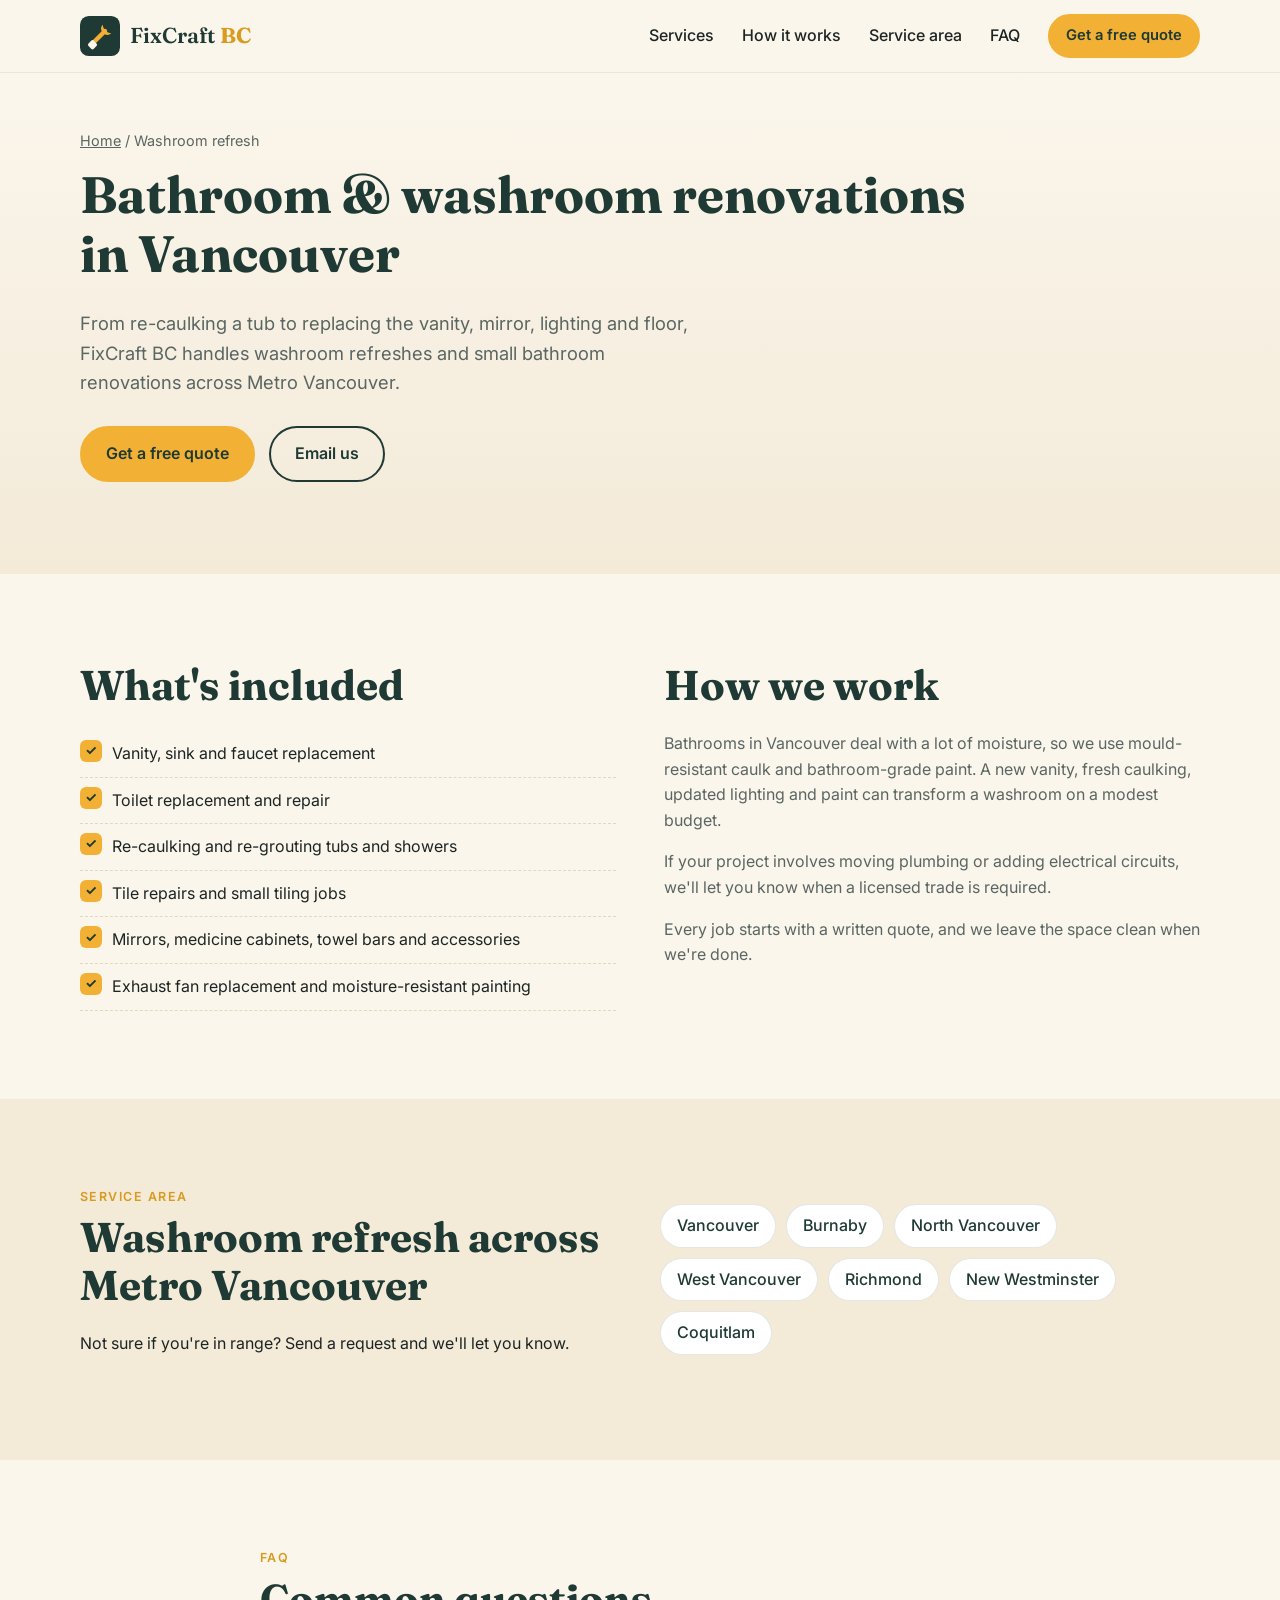
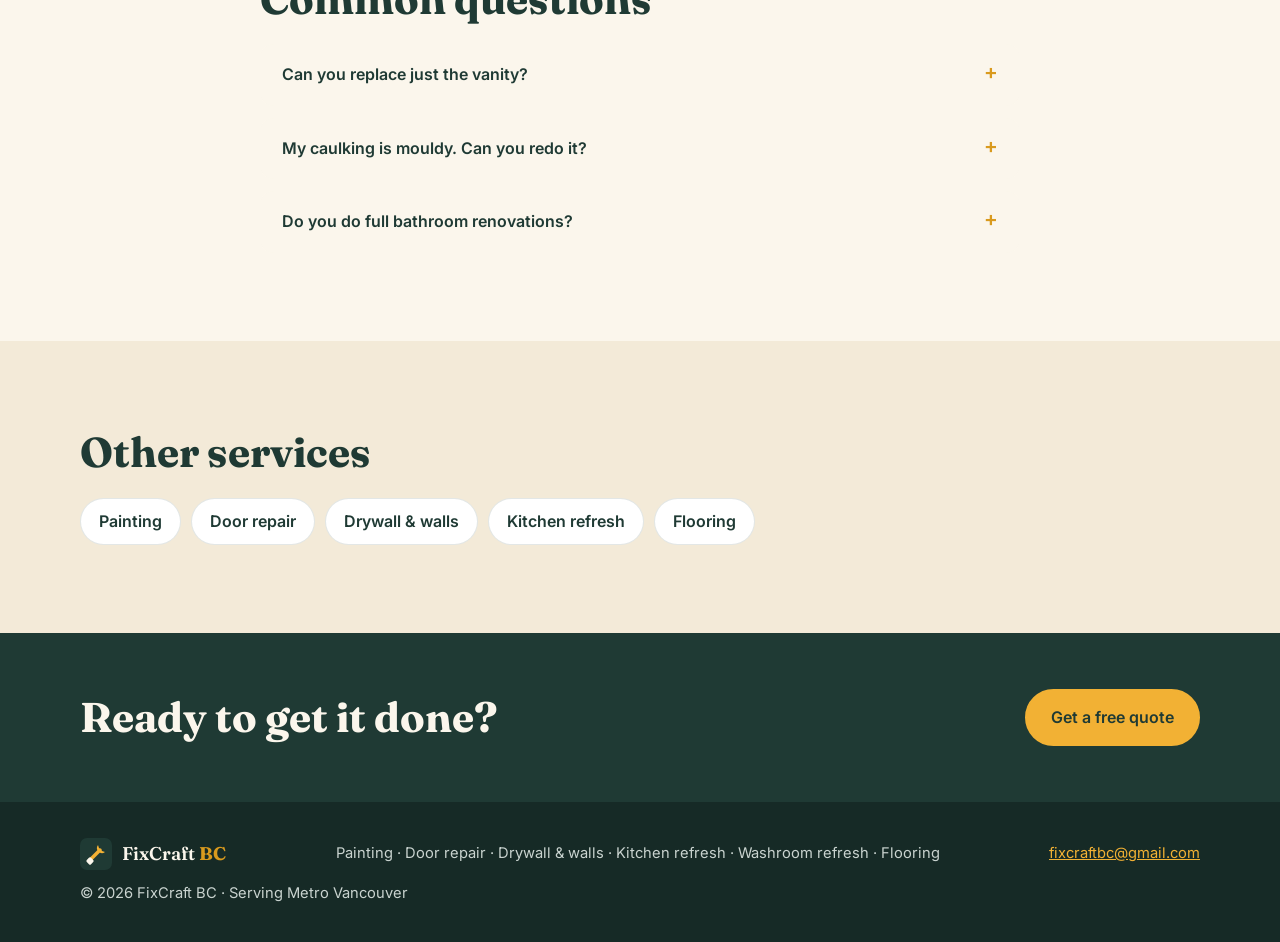
==== bathroom-renovation/index.html @ 668162d6 "Add service pages for painting, doors, drywall, kitchen, washroom, flooring Co-Authored-By: Claude O" ====
<!doctype html>
<html lang="en-CA">
  <head>
    <meta charset="utf-8">
    <meta name="viewport" content="width=device-width, initial-scale=1">
    <title>Bathroom & Washroom Renovations in Vancouver | FixCraft BC</title>
    <meta name="description" content="Small bathroom and washroom renovations in Vancouver: vanity replacement, toilets, fixtures, tiling, caulking, fans and paint. Written quotes, tidy work.">
    <meta name="robots" content="index,follow">
    <link rel="canonical" href="https://fixcraftbc.ca/bathroom-renovation/">
    <link rel="icon" type="image/svg+xml" href="../logo.svg">
    <meta property="og:site_name" content="FixCraft BC">
    <meta property="og:title" content="Bathroom & Washroom Renovations in Vancouver | FixCraft BC">
    <meta property="og:description" content="Small bathroom and washroom renovations in Vancouver: vanity replacement, toilets, fixtures, tiling, caulking, fans and paint. Written quotes, tidy work.">
    <meta property="og:type" content="website">
    <meta property="og:url" content="https://fixcraftbc.ca/bathroom-renovation/">
    <meta property="og:locale" content="en_CA">
    <link rel="preconnect" href="https://fonts.googleapis.com">
    <link rel="preconnect" href="https://fonts.gstatic.com" crossorigin>
    <link href="https://fonts.googleapis.com/css2?family=Fraunces:opsz,wght@9..144,600;9..144,700&family=Inter:wght@400;500;600&display=swap" rel="stylesheet">
    <link rel="stylesheet" href="../styles.css">
    <script type="application/ld+json">
[
  {
    "@context": "https://schema.org",
    "@type": "Service",
    "serviceType": "Bathroom renovation",
    "name": "Bathroom & washroom renovations in Vancouver",
    "url": "https://fixcraftbc.ca/bathroom-renovation/",
    "provider": {
      "@type": "HomeAndConstructionBusiness",
      "name": "FixCraft BC",
      "url": "https://fixcraftbc.ca/",
      "email": "fixcraftbc@gmail.com"
    },
    "areaServed": [
      {
        "@type": "City",
        "name": "Vancouver"
      },
      {
        "@type": "City",
        "name": "Burnaby"
      },
      {
        "@type": "City",
        "name": "North Vancouver"
      },
      {
        "@type": "City",
        "name": "West Vancouver"
      },
      {
        "@type": "City",
        "name": "Richmond"
      },
      {
        "@type": "City",
        "name": "New Westminster"
      },
      {
        "@type": "City",
        "name": "Coquitlam"
      }
    ]
  },
  {
    "@context": "https://schema.org",
    "@type": "FAQPage",
    "mainEntity": [
      {
        "@type": "Question",
        "name": "Can you replace just the vanity?",
        "acceptedAnswer": {
          "@type": "Answer",
          "text": "Yes. Vanity, sink and faucet swaps are a common small job and can often be done in a day."
        }
      },
      {
        "@type": "Question",
        "name": "My caulking is mouldy. Can you redo it?",
        "acceptedAnswer": {
          "@type": "Answer",
          "text": "Yes. We remove the old caulk, clean and dry the joint, and apply new mould-resistant caulk."
        }
      },
      {
        "@type": "Question",
        "name": "Do you do full bathroom renovations?",
        "acceptedAnswer": {
          "@type": "Answer",
          "text": "We focus on refreshes and small renovations. Tell us what you have in mind and we'll let you know if it's a fit."
        }
      }
    ]
  },
  {
    "@context": "https://schema.org",
    "@type": "BreadcrumbList",
    "itemListElement": [
      {
        "@type": "ListItem",
        "position": 1,
        "name": "Home",
        "item": "https://fixcraftbc.ca/"
      },
      {
        "@type": "ListItem",
        "position": 2,
        "name": "Washroom refresh",
        "item": "https://fixcraftbc.ca/bathroom-renovation/"
      }
    ]
  }
]
    </script>
  </head>
  <body>
    <header class="site-header">
      <div class="container nav">
        <a class="brand" href="../">
          <img src="../logo.svg" alt="" width="40" height="40">
          <span>FixCraft <strong>BC</strong></span>
        </a>
        <button class="nav-toggle" aria-expanded="false" aria-controls="nav-links" aria-label="Open menu">
          <span></span><span></span><span></span>
        </button>
        <nav id="nav-links" class="nav-links">
          <a href="../#services">Services</a>
          <a href="../#how">How it works</a>
          <a href="../#areas">Service area</a>
          <a href="../#faq">FAQ</a>
          <a class="btn btn-small" href="../#quote">Get a free quote</a>
        </nav>
      </div>
    </header>

    <main>
      <section class="page-hero">
        <div class="container">
          <nav class="crumbs" aria-label="Breadcrumb"><a href="../">Home</a> / Washroom refresh</nav>
          <h1>Bathroom &amp; washroom renovations in Vancouver</h1>
          <p class="lead">From re-caulking a tub to replacing the vanity, mirror, lighting and floor, FixCraft BC handles washroom refreshes and small bathroom renovations across Metro Vancouver.</p>
          <div class="hero-actions">
            <a class="btn" href="../#quote">Get a free quote</a>
            <a class="btn btn-ghost" href="mailto:fixcraftbc@gmail.com">Email us</a>
          </div>
        </div>
      </section>

      <section class="section">
        <div class="container service-grid">
          <div>
            <h2>What's included</h2>
            <ul class="checklist">
              <li>Vanity, sink and faucet replacement</li>
              <li>Toilet replacement and repair</li>
              <li>Re-caulking and re-grouting tubs and showers</li>
              <li>Tile repairs and small tiling jobs</li>
              <li>Mirrors, medicine cabinets, towel bars and accessories</li>
              <li>Exhaust fan replacement and moisture-resistant painting</li>
            </ul>
          </div>
          <div class="prose">
            <h2>How we work</h2>
            <p>Bathrooms in Vancouver deal with a lot of moisture, so we use mould-resistant caulk and bathroom-grade paint. A new vanity, fresh caulking, updated lighting and paint can transform a washroom on a modest budget.</p><p>If your project involves moving plumbing or adding electrical circuits, we'll let you know when a licensed trade is required.</p>
            <p>Every job starts with a written quote, and we leave the space clean when we're done.</p>
          </div>
        </div>
      </section>

      <section class="section section-alt">
        <div class="container areas">
          <div>
            <p class="eyebrow">Service area</p>
            <h2>Washroom refresh across Metro Vancouver</h2>
            <p>Not sure if you're in range? Send a request and we'll let you know.</p>
          </div>
          <ul class="area-list">
            <li>Vancouver</li>
            <li>Burnaby</li>
            <li>North Vancouver</li>
            <li>West Vancouver</li>
            <li>Richmond</li>
            <li>New Westminster</li>
            <li>Coquitlam</li>
          </ul>
        </div>
      </section>

      <section class="section">
        <div class="container narrow">
          <p class="eyebrow">FAQ</p>
          <h2>Common questions</h2>
          <details>
            <summary>Can you replace just the vanity?</summary>
            <p>Yes. Vanity, sink and faucet swaps are a common small job and can often be done in a day.</p>
          </details>
          <details>
            <summary>My caulking is mouldy. Can you redo it?</summary>
            <p>Yes. We remove the old caulk, clean and dry the joint, and apply new mould-resistant caulk.</p>
          </details>
          <details>
            <summary>Do you do full bathroom renovations?</summary>
            <p>We focus on refreshes and small renovations. Tell us what you have in mind and we'll let you know if it's a fit.</p>
          </details>
        </div>
      </section>

      <section class="section section-alt">
        <div class="container">
          <h2>Other services</h2>
          <ul class="related">
            <li><a href="../painting/">Painting</a></li>
            <li><a href="../door-repair/">Door repair</a></li>
            <li><a href="../drywall-repair/">Drywall & walls</a></li>
            <li><a href="../kitchen-renovation/">Kitchen refresh</a></li>
            <li><a href="../flooring/">Flooring</a></li>
          </ul>
        </div>
      </section>

      <section class="cta-band">
        <div class="container cta-inner">
          <h2>Ready to get it done?</h2>
          <a class="btn" href="../#quote">Get a free quote</a>
        </div>
      </section>
    </main>

    <footer class="site-footer">
      <div class="container footer-grid">
        <div class="brand">
          <img src="../logo.svg" alt="" width="32" height="32">
          <span>FixCraft <strong>BC</strong></span>
        </div>
        <p class="footer-links"><a href="../painting/">Painting</a> · <a href="../door-repair/">Door repair</a> · <a href="../drywall-repair/">Drywall & walls</a> · <a href="../kitchen-renovation/">Kitchen refresh</a> · <a href="../bathroom-renovation/">Washroom refresh</a> · <a href="../flooring/">Flooring</a></p>
        <p><a href="mailto:fixcraftbc@gmail.com">fixcraftbc@gmail.com</a></p>
        <p class="copy">© <span id="year">2026</span> FixCraft BC · Serving Metro Vancouver</p>
      </div>
    </footer>

    <script src="../script.js"></script>
  </body>
</html>
---- styles.css ----
:root {
  --green: #1f3a34;
  --green-2: #2c5047;
  --amber: #f2b134;
  --amber-dark: #d99a1e;
  --cream: #fbf6ec;
  --sand: #f3ead8;
  --ink: #1d2523;
  --muted: #5a6662;
  --radius: 14px;
  --shadow: 0 10px 30px rgba(31, 58, 52, 0.12);
}

* { box-sizing: border-box; }
html { scroll-behavior: smooth; }
body {
  margin: 0;
  font-family: "Inter", system-ui, -apple-system, sans-serif;
  color: var(--ink);
  background: var(--cream);
  line-height: 1.6;
}
img { max-width: 100%; }
a { color: var(--green-2); }
h1, h2, h3 { font-family: "Fraunces", Georgia, serif; line-height: 1.15; margin: 0 0 0.5em; color: var(--green); }
h1 { font-size: clamp(2.4rem, 5.5vw, 4rem); }
h1 em { font-style: normal; color: var(--amber-dark); }
h2 { font-size: clamp(1.8rem, 3.5vw, 2.6rem); }
h3 { font-size: 1.2rem; }

.container { width: min(1120px, 92%); margin: 0 auto; }
.narrow { max-width: 760px; }
.section { padding: 88px 0; }
.section-alt { background: var(--sand); }
.eyebrow {
  text-transform: uppercase;
  letter-spacing: 0.12em;
  font-size: 0.78rem;
  font-weight: 600;
  color: var(--amber-dark);
  margin: 0 0 0.6em;
}

.btn {
  display: inline-block;
  background: var(--amber);
  color: var(--green);
  font-weight: 600;
  text-decoration: none;
  padding: 0.85em 1.5em;
  border-radius: 999px;
  border: 2px solid var(--amber);
  cursor: pointer;
  font-size: 1rem;
  font-family: inherit;
  transition: background 0.15s, transform 0.15s;
}
.btn:hover { background: var(--amber-dark); border-color: var(--amber-dark); transform: translateY(-1px); }
.btn-ghost { background: transparent; border-color: var(--green); }
.btn-ghost:hover { background: var(--green); color: var(--cream); border-color: var(--green); }
.btn-small { padding: 0.55em 1.1em; font-size: 0.92rem; }

/* Header */
.site-header {
  position: sticky; top: 0; z-index: 10;
  background: rgba(251, 246, 236, 0.92);
  backdrop-filter: blur(8px);
  border-bottom: 1px solid rgba(31, 58, 52, 0.08);
}
.nav { display: flex; align-items: center; justify-content: space-between; height: 72px; }
.brand { display: flex; align-items: center; gap: 10px; text-decoration: none; color: var(--green); font-family: "Fraunces", serif; font-size: 1.35rem; font-weight: 600; }
.brand strong { color: var(--amber-dark); }
.nav-links { display: flex; align-items: center; gap: 28px; }
.nav-links a:not(.btn) { color: var(--ink); text-decoration: none; font-weight: 500; }
.nav-links a:not(.btn):hover { color: var(--amber-dark); }
.nav-toggle { display: none; background: none; border: 0; cursor: pointer; padding: 8px; }
.nav-toggle span { display: block; width: 24px; height: 2px; background: var(--green); margin: 5px 0; }

/* Hero */
.hero { padding: 72px 0 96px; }
.hero-grid { display: grid; grid-template-columns: 1.2fr 1fr; gap: 56px; align-items: center; }
.lead { font-size: 1.15rem; color: var(--muted); max-width: 34em; }
.hero-actions { display: flex; gap: 14px; flex-wrap: wrap; margin: 28px 0; }
.hero-points { list-style: none; padding: 0; margin: 0; display: flex; flex-wrap: wrap; gap: 10px 22px; color: var(--green-2); font-weight: 500; font-size: 0.95rem; }
.hero-points li::before { content: "✓ "; color: var(--amber-dark); font-weight: 700; }
.hero-card {
  background: var(--green);
  border-radius: 24px;
  padding: 36px;
  box-shadow: var(--shadow);
  transform: rotate(1.5deg);
}
.todo { background: var(--cream); border-radius: var(--radius); padding: 28px 30px; transform: rotate(-3deg); box-shadow: var(--shadow); }
.todo-title { font-family: "Fraunces", serif; font-size: 1.3rem; color: var(--green); margin: 0 0 12px; font-weight: 700; }
.todo ul { list-style: none; padding: 0; margin: 0; }
.todo li { padding: 10px 0 10px 34px; border-bottom: 1px dashed #d8ccb3; position: relative; }
.todo li:last-child { border-bottom: 0; font-weight: 600; color: var(--green); }
.todo li::before { content: ""; position: absolute; left: 0; top: 12px; width: 20px; height: 20px; border: 2px solid var(--green-2); border-radius: 5px; }
.todo li.done { color: var(--muted); text-decoration: line-through; text-decoration-color: var(--amber-dark); }
.todo li.done::before { background: var(--amber); border-color: var(--amber); }
.todo li.done::after { content: "✓"; position: absolute; left: 5px; top: 9px; color: var(--green); font-weight: 700; font-size: 0.9rem; }

/* Cards */
.cards { display: grid; grid-template-columns: repeat(4, 1fr); gap: 22px; margin-top: 36px; }
.card { background: #fff; border-radius: var(--radius); padding: 28px; box-shadow: 0 2px 0 rgba(31,58,52,0.06); border: 1px solid rgba(31,58,52,0.08); transition: transform 0.15s, box-shadow 0.15s; }
.card:hover { transform: translateY(-3px); box-shadow: var(--shadow); }
.card p { color: var(--muted); margin: 0; }
.icon { font-size: 1.8rem; width: 56px; height: 56px; display: grid; place-items: center; background: var(--sand); border-radius: 12px; margin-bottom: 16px; }

/* Steps */
.steps { list-style: none; padding: 0; margin: 36px 0 0; display: grid; grid-template-columns: repeat(3, 1fr); gap: 22px; }
.steps li { background: var(--cream); border-radius: var(--radius); padding: 28px; }
.steps p { color: var(--muted); margin: 0; }
.step-num { display: inline-grid; place-items: center; width: 40px; height: 40px; border-radius: 50%; background: var(--green); color: var(--amber); font-weight: 700; margin-bottom: 14px; font-family: "Fraunces", serif; font-size: 1.2rem; }

/* Areas */
.areas { display: grid; grid-template-columns: 1fr 1fr; gap: 40px; align-items: center; }
.area-list { list-style: none; padding: 0; margin: 0; display: flex; flex-wrap: wrap; gap: 10px; }
.area-list li { background: #fff; border: 1px solid rgba(31,58,52,0.12); padding: 8px 16px; border-radius: 999px; font-weight: 500; color: var(--green); }

/* FAQ */
details { background: var(--cream); border-radius: var(--radius); padding: 18px 22px; margin-top: 12px; }
summary { cursor: pointer; font-weight: 600; color: var(--green); list-style: none; display: flex; justify-content: space-between; }
summary::-webkit-details-marker { display: none; }
summary::after { content: "+"; font-size: 1.3rem; color: var(--amber-dark); line-height: 1; }
details[open] summary::after { content: "–"; }
details p { color: var(--muted); margin: 12px 0 0; }

/* Quote */
.quote { background: var(--green); color: var(--cream); }
.quote h2 { color: var(--cream); }
.quote a { color: var(--amber); }
.quote-grid { display: grid; grid-template-columns: 1fr 1.3fr; gap: 48px; align-items: start; }
.quote-form { display: grid; grid-template-columns: 1fr 1fr; gap: 16px; background: var(--cream); color: var(--ink); padding: 30px; border-radius: 20px; }
.quote-form label { display: flex; flex-direction: column; gap: 6px; font-weight: 500; font-size: 0.92rem; }
.quote-form input, .quote-form select, .quote-form textarea {
  font: inherit; padding: 0.7em 0.8em; border: 1px solid #d6cbb4; border-radius: 10px; background: #fff;
}
.quote-form input:focus, .quote-form select:focus, .quote-form textarea:focus { outline: 2px solid var(--amber); border-color: var(--amber); }
.full { grid-column: 1 / -1; }

/* Footer */
.site-footer { background: #162a26; color: #c9d3cf; padding: 36px 0; font-size: 0.92rem; }
.footer-grid { display: flex; flex-wrap: wrap; align-items: center; justify-content: space-between; gap: 12px 24px; }
.footer-grid p { margin: 0; }
.site-footer .brand { color: var(--cream); font-size: 1.15rem; }
.site-footer a { color: var(--amber); }


/* Linked service cards */
.card-link { display: block; text-decoration: none; color: inherit; }
.card-link .more { display: inline-block; margin-top: 14px; font-weight: 600; color: var(--amber-dark); font-size: 0.92rem; }
.card-link:hover h3 { color: var(--amber-dark); }

/* Service pages */
.page-hero { padding: 56px 0 64px; background: linear-gradient(180deg, var(--cream), var(--sand)); }
.page-hero h1 { font-size: clamp(2.1rem, 4.5vw, 3.2rem); max-width: 18em; }
.crumbs { font-size: 0.9rem; color: var(--muted); margin-bottom: 14px; }
.crumbs a { color: var(--muted); }
.service-grid { display: grid; grid-template-columns: 1fr 1fr; gap: 48px; }
.checklist { list-style: none; padding: 0; margin: 0; }
.checklist li { padding: 10px 0 10px 32px; position: relative; border-bottom: 1px dashed #e2d7bf; }
.checklist li::before { content: "✓"; position: absolute; left: 0; top: 9px; width: 22px; height: 22px; border-radius: 6px; background: var(--amber); color: var(--green); font-weight: 700; display: grid; place-items: center; font-size: 0.85rem; }
.prose p { color: var(--muted); }
.related { list-style: none; padding: 0; margin: 20px 0 0; display: flex; flex-wrap: wrap; gap: 10px; }
.related a { display: inline-block; background: #fff; border: 1px solid rgba(31,58,52,0.12); padding: 10px 18px; border-radius: 999px; text-decoration: none; font-weight: 600; color: var(--green); }
.related a:hover { border-color: var(--amber); color: var(--amber-dark); }
.cta-band { background: var(--green); padding: 56px 0; }
.cta-inner { display: flex; align-items: center; justify-content: space-between; gap: 20px; flex-wrap: wrap; }
.cta-band h2 { color: var(--cream); margin: 0; }
.footer-links a { color: #c9d3cf; text-decoration: none; }
.footer-links a:hover { color: var(--amber); }

/* Responsive */
@media (max-width: 900px) {
  .hero-grid, .areas, .quote-grid { grid-template-columns: 1fr; }
  .hero-card { max-width: 440px; }
  .cards, .steps { grid-template-columns: 1fr 1fr; }
  .service-grid { grid-template-columns: 1fr; }
}
@media (max-width: 720px) {
  .nav-toggle { display: block; }
  .nav-links {
    display: none; position: absolute; top: 72px; left: 0; right: 0;
    flex-direction: column; align-items: flex-start; gap: 18px;
    background: var(--cream); padding: 20px 4% 28px; border-bottom: 1px solid rgba(31,58,52,0.1);
  }
  .nav-links.open { display: flex; }
  .section { padding: 64px 0; }
  .hero { padding: 40px 0 64px; }
  .cards, .steps, .quote-form { grid-template-columns: 1fr; }
}
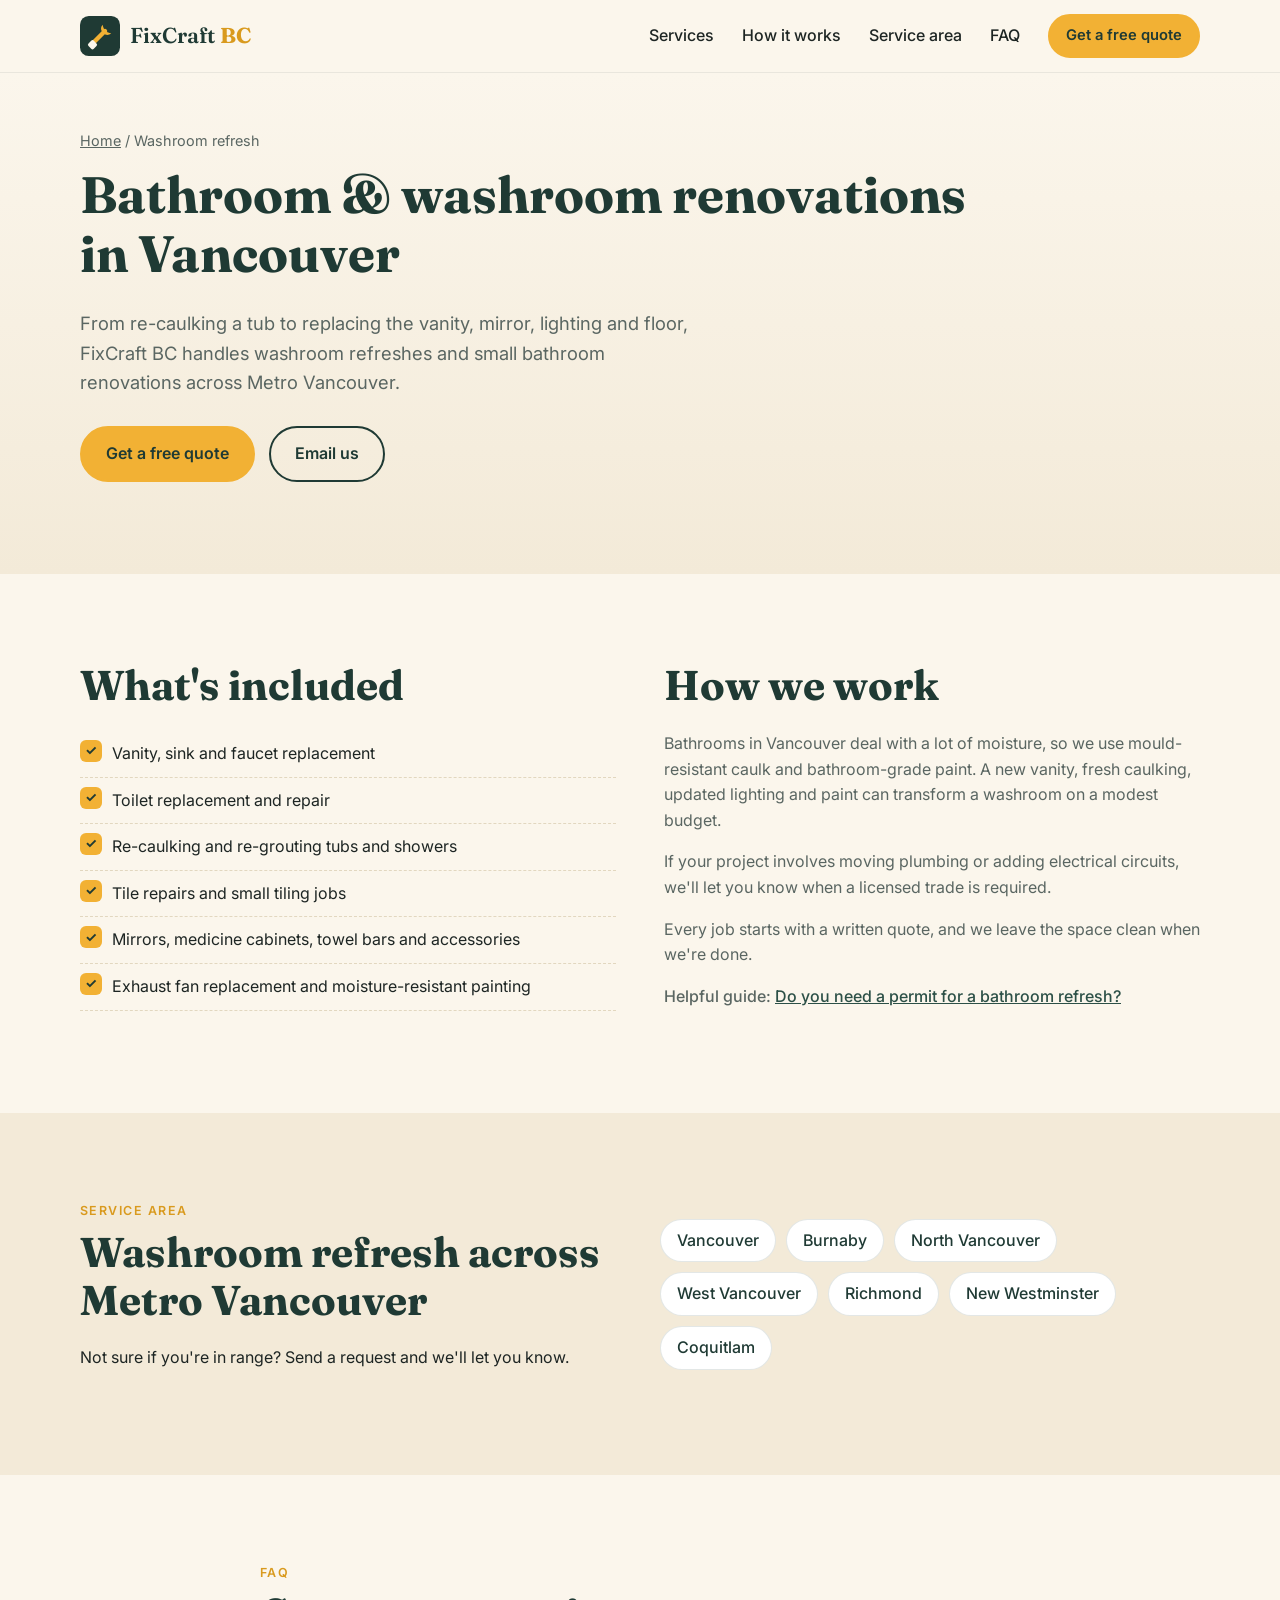
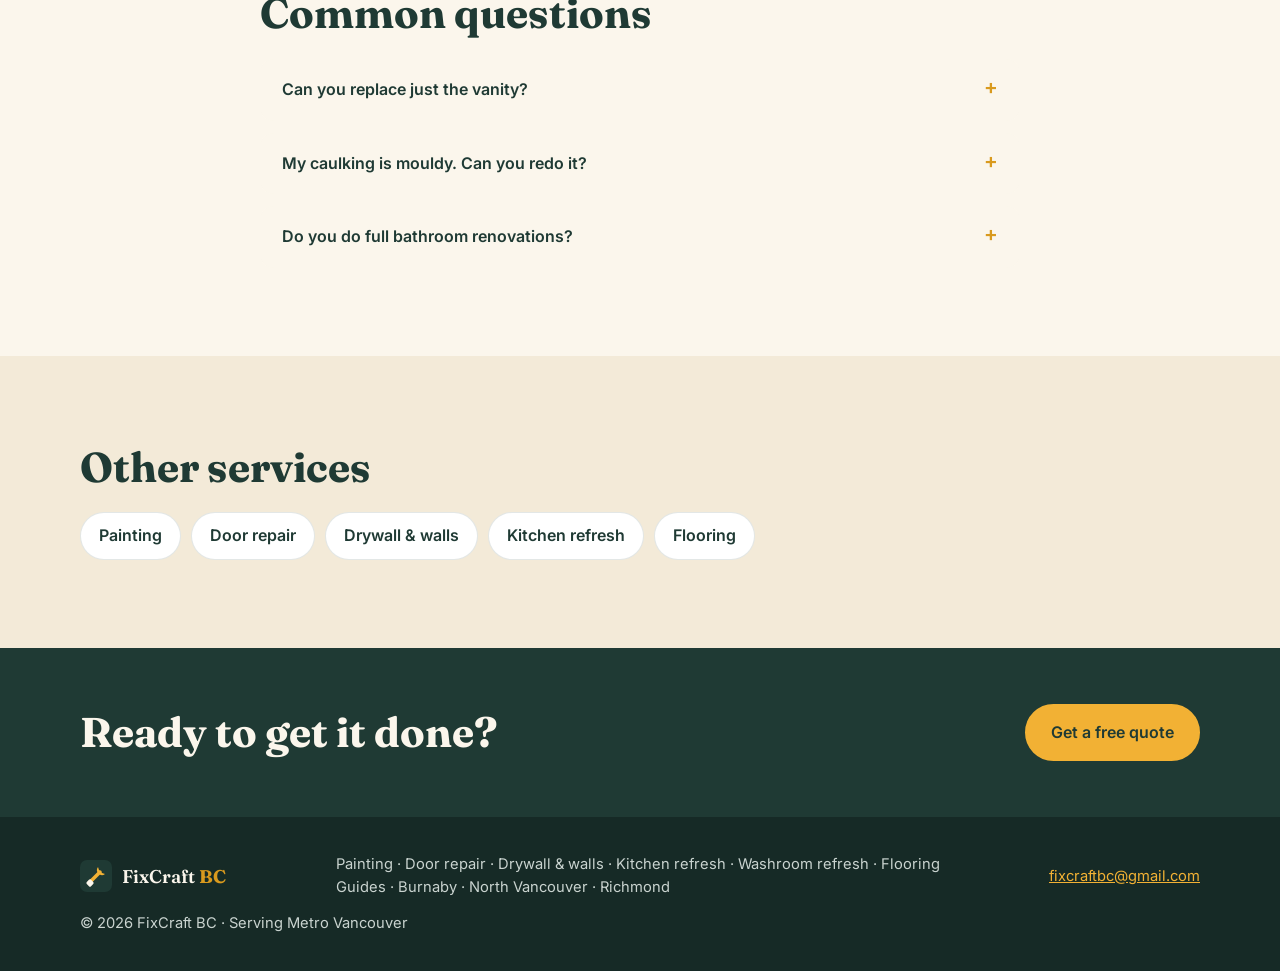
==== commit 3e2d29f3: "Add guides, Burnaby/North Vancouver/Richmond pages, internal links Co-Authored-By: Claude Opus 5.5 <" ====
--- a/bathroom-renovation/index.html
+++ b/bathroom-renovation/index.html
@@ -14,10 +14,11 @@
     <meta property="og:type" content="website">
     <meta property="og:url" content="https://fixcraftbc.ca/bathroom-renovation/">
     <meta property="og:locale" content="en_CA">
+    <meta property="og:image" content="https://fixcraftbc.ca/images/og-kitchen.jpg">
     <link rel="preconnect" href="https://fonts.googleapis.com">
     <link rel="preconnect" href="https://fonts.gstatic.com" crossorigin>
     <link href="https://fonts.googleapis.com/css2?family=Fraunces:opsz,wght@9..144,600;9..144,700&family=Inter:wght@400;500;600&display=swap" rel="stylesheet">
-    <link rel="stylesheet" href="../styles.css">
+    <link rel="stylesheet" href="../styles.css?v=5">
     <script type="application/ld+json">
 [
   {
@@ -137,6 +138,7 @@
     <main>
       <section class="page-hero">
         <div class="container">
+          <div>
           <nav class="crumbs" aria-label="Breadcrumb"><a href="../">Home</a> / Washroom refresh</nav>
           <h1>Bathroom &amp; washroom renovations in Vancouver</h1>
           <p class="lead">From re-caulking a tub to replacing the vanity, mirror, lighting and floor, FixCraft BC handles washroom refreshes and small bathroom renovations across Metro Vancouver.</p>
@@ -144,6 +146,8 @@
             <a class="btn" href="../#quote">Get a free quote</a>
             <a class="btn btn-ghost" href="mailto:fixcraftbc@gmail.com">Email us</a>
           </div>
+          </div>
+
         </div>
       </section>
 
@@ -164,6 +168,8 @@
             <h2>How we work</h2>
             <p>Bathrooms in Vancouver deal with a lot of moisture, so we use mould-resistant caulk and bathroom-grade paint. A new vanity, fresh caulking, updated lighting and paint can transform a washroom on a modest budget.</p><p>If your project involves moving plumbing or adding electrical circuits, we'll let you know when a licensed trade is required.</p>
             <p>Every job starts with a written quote, and we leave the space clean when we're done.</p>
+            <p class="guide-link">Helpful guide: <a href="../guides/bathroom-refresh-permits-vancouver/">Do you need a permit for a bathroom refresh?</a></p>
+
           </div>
         </div>
       </section>
@@ -233,12 +239,12 @@
           <img src="../logo.svg" alt="" width="32" height="32">
           <span>FixCraft <strong>BC</strong></span>
         </div>
-        <p class="footer-links"><a href="../painting/">Painting</a> · <a href="../door-repair/">Door repair</a> · <a href="../drywall-repair/">Drywall & walls</a> · <a href="../kitchen-renovation/">Kitchen refresh</a> · <a href="../bathroom-renovation/">Washroom refresh</a> · <a href="../flooring/">Flooring</a></p>
+        <p class="footer-links"><a href="../painting/">Painting</a> · <a href="../door-repair/">Door repair</a> · <a href="../drywall-repair/">Drywall & walls</a> · <a href="../kitchen-renovation/">Kitchen refresh</a> · <a href="../bathroom-renovation/">Washroom refresh</a> · <a href="../flooring/">Flooring</a><br><a href="../guides/">Guides</a> · <a href="../burnaby/">Burnaby</a> · <a href="../north-vancouver/">North Vancouver</a> · <a href="../richmond/">Richmond</a></p>
         <p><a href="mailto:fixcraftbc@gmail.com">fixcraftbc@gmail.com</a></p>
         <p class="copy">© <span id="year">2026</span> FixCraft BC · Serving Metro Vancouver</p>
       </div>
     </footer>
 
-    <script src="../script.js"></script>
+    <script src="../script.js?v=5"></script>
   </body>
 </html>
--- a/styles.css
+++ b/styles.css
@@ -138,6 +138,31 @@
 }
 .quote-form input:focus, .quote-form select:focus, .quote-form textarea:focus { outline: 2px solid var(--amber); border-color: var(--amber); }
 .full { grid-column: 1 / -1; }
+
+.hp { position: absolute; left: -9999px; width: 1px; height: 1px; opacity: 0; }
+.form-status { margin: 0; font-weight: 500; min-height: 1.2em; }
+.form-status.ok { color: var(--green-2); }
+.form-status.err { color: #a33; }
+.quote-form button[disabled] { opacity: 0.7; cursor: wait; }
+
+/* Guides & city pages */
+.guide h1 { font-size: clamp(2rem, 4vw, 2.8rem); }
+.guide h2 { margin-top: 1.6em; font-size: 1.5rem; }
+.guide p, .guide li { color: #3b4542; }
+.guide ul { padding-left: 1.2em; }
+.guide li { margin: 6px 0; }
+.updated { color: var(--muted); font-size: 0.9rem; margin-top: -0.4em; }
+.answer { background: var(--sand); border-left: 4px solid var(--amber); padding: 16px 20px; border-radius: 10px; margin: 20px 0 8px; }
+.note { font-size: 0.9rem; color: var(--muted); margin-top: 24px; }
+.guide-cta { margin-top: 36px; padding: 24px; background: #fff; border: 1px solid rgba(31,58,52,0.1); border-radius: var(--radius); }
+.guide-cta p { margin-top: 0; }
+.guide-cards { grid-template-columns: repeat(2, 1fr); }
+.guide-cards h3 { margin-bottom: 0.3em; }
+.city-cards { grid-template-columns: repeat(3, 1fr); }
+.guide-link { font-weight: 500; }
+.area-list a { color: inherit; text-decoration: none; }
+.area-list li:has(a) { border-color: var(--amber); }
+.other-areas { padding: 24px 0 40px; color: var(--muted); }
 
 /* Footer */
 .site-footer { background: #162a26; color: #c9d3cf; padding: 36px 0; font-size: 0.92rem; }
@@ -171,12 +196,34 @@
 .footer-links a { color: #c9d3cf; text-decoration: none; }
 .footer-links a:hover { color: var(--amber); }
 
+/* Photos */
+.hero-visual { position: relative; }
+.hero-photo { display: block; width: 100%; height: auto; max-height: 560px; aspect-ratio: 4 / 5; object-fit: cover; object-position: 50% 35%; border-radius: 24px; box-shadow: var(--shadow); }
+.hero-visual .todo { position: absolute; left: -28px; bottom: -28px; width: min(300px, 80%); padding: 20px 22px; transform: rotate(-3deg); }
+.hero-visual .todo li { padding: 7px 0 7px 30px; font-size: 0.92rem; }
+.hero-visual .todo li::before { top: 8px; width: 18px; height: 18px; }
+.hero-visual .todo li.done::after { top: 5px; left: 4px; }
+.hero-visual .todo-title { font-size: 1.1rem; margin-bottom: 6px; }
+.gallery { display: grid; grid-template-columns: repeat(4, 1fr); gap: 18px; margin-top: 32px; }
+.tile { position: relative; display: block; border-radius: var(--radius); overflow: hidden; aspect-ratio: 3 / 4; }
+.tile img { width: 100%; height: 100%; object-fit: cover; transition: transform 0.3s; }
+.tile:hover img { transform: scale(1.04); }
+.tile span { position: absolute; left: 12px; bottom: 12px; background: rgba(251,246,236,0.95); color: var(--green); font-weight: 600; font-size: 0.9rem; padding: 6px 12px; border-radius: 999px; }
+.page-hero-grid { display: grid; grid-template-columns: 1.2fr 1fr; gap: 48px; align-items: center; }
+.page-hero-img, .prose-img { margin: 0; }
+.page-hero-img img { display: block; width: 100%; height: auto; max-height: 520px; aspect-ratio: 4 / 5; object-fit: cover; border-radius: 20px; box-shadow: var(--shadow); }
+.prose-img img { display: block; width: 100%; height: auto; max-height: 380px; aspect-ratio: 4 / 3; object-fit: cover; object-position: 50% 60%; border-radius: var(--radius); margin-top: 8px; }
+
 /* Responsive */
 @media (max-width: 900px) {
   .hero-grid, .areas, .quote-grid { grid-template-columns: 1fr; }
   .hero-card { max-width: 440px; }
   .cards, .steps { grid-template-columns: 1fr 1fr; }
   .service-grid { grid-template-columns: 1fr; }
+  .page-hero-grid { grid-template-columns: 1fr; }
+  .page-hero-img img { aspect-ratio: 4 / 3; }
+  .gallery { grid-template-columns: 1fr 1fr; }
+  .hero-visual { max-width: 460px; }
 }
 @media (max-width: 720px) {
   .nav-toggle { display: block; }
@@ -188,5 +235,10 @@
   .nav-links.open { display: flex; }
   .section { padding: 64px 0; }
   .hero { padding: 40px 0 64px; }
-  .cards, .steps, .quote-form { grid-template-columns: 1fr; }
-}
+  .cards, .steps, .quote-form, .guide-cards, .city-cards { grid-template-columns: 1fr; }
+  .hero-visual .todo { left: auto; right: -6px; bottom: -22px; width: 62%; padding: 12px 14px; }
+  .hero-visual .todo li { font-size: 0.78rem; padding: 4px 0 4px 24px; }
+  .hero-visual .todo li::before { top: 5px; width: 15px; height: 15px; }
+  .hero-visual .todo li.done::after { top: 2px; left: 3px; font-size: 0.75rem; }
+  .hero-visual .todo-title { font-size: 0.95rem; }
+}
